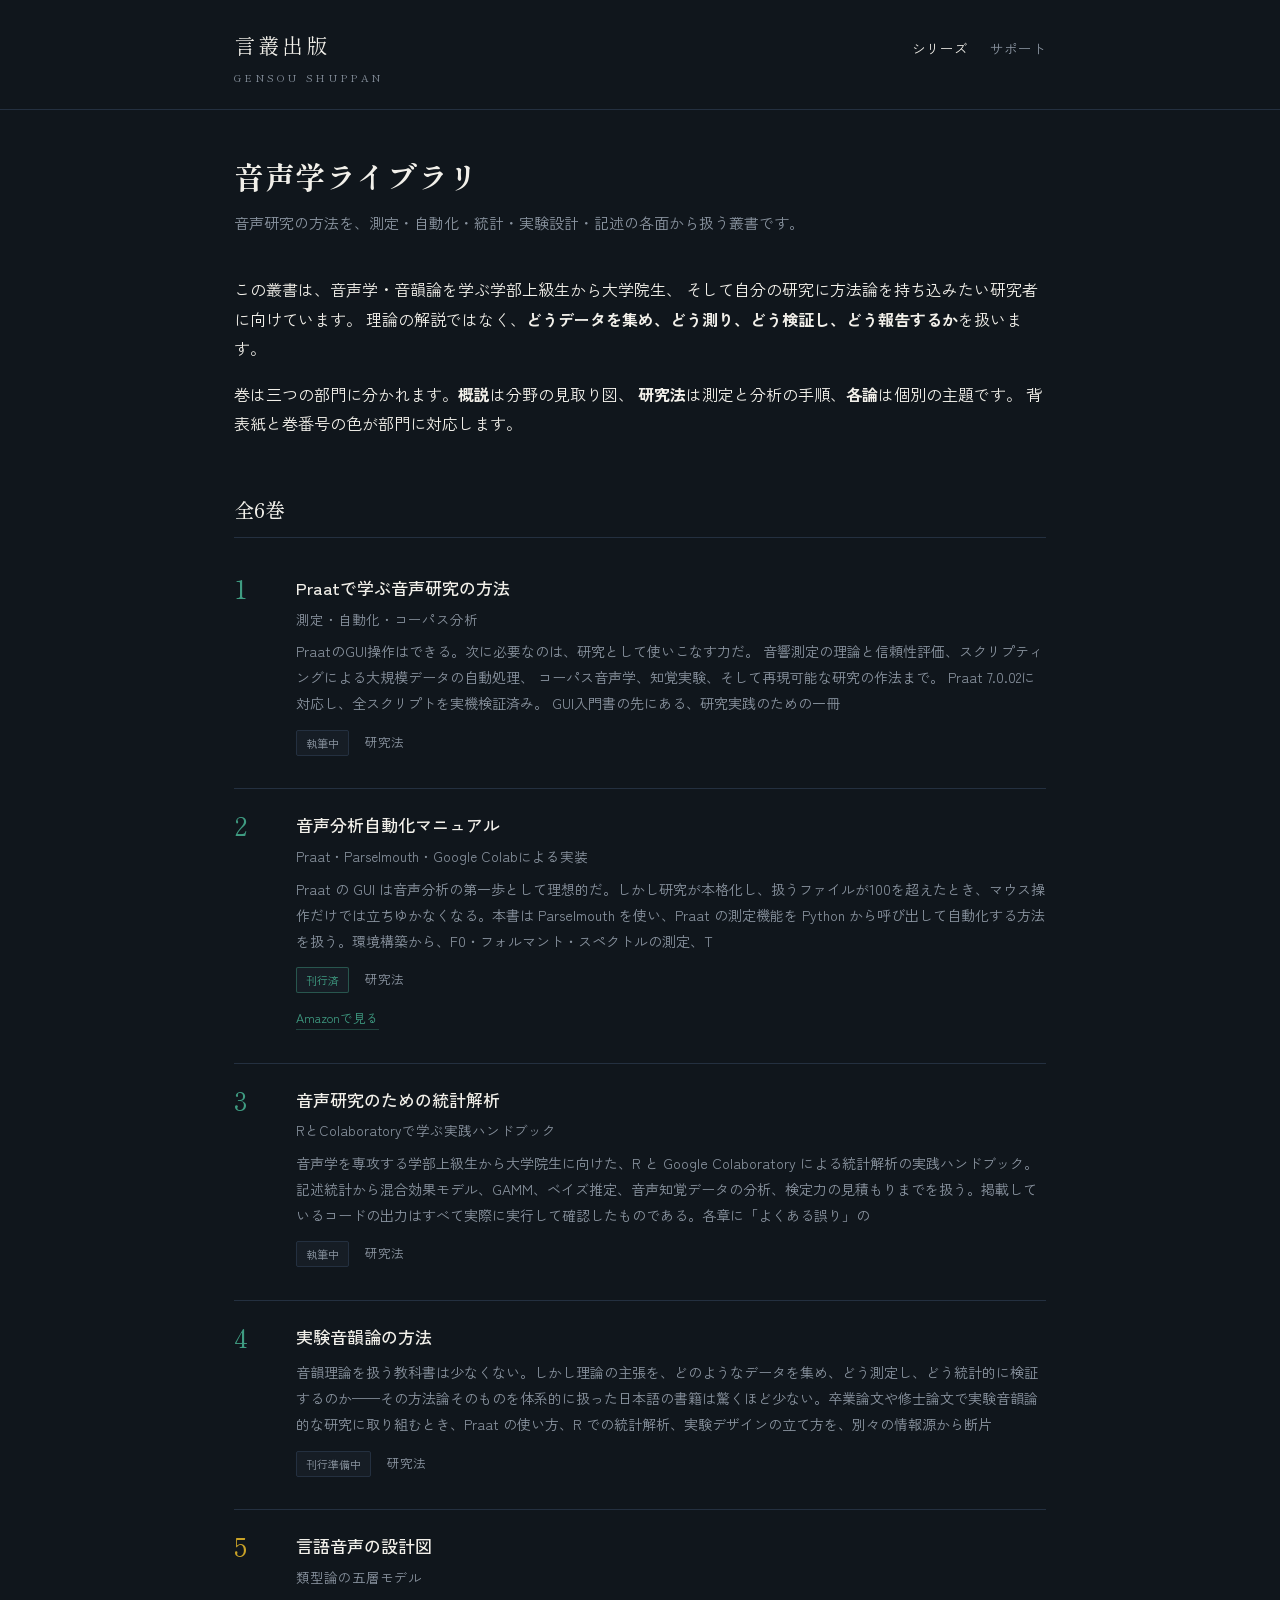
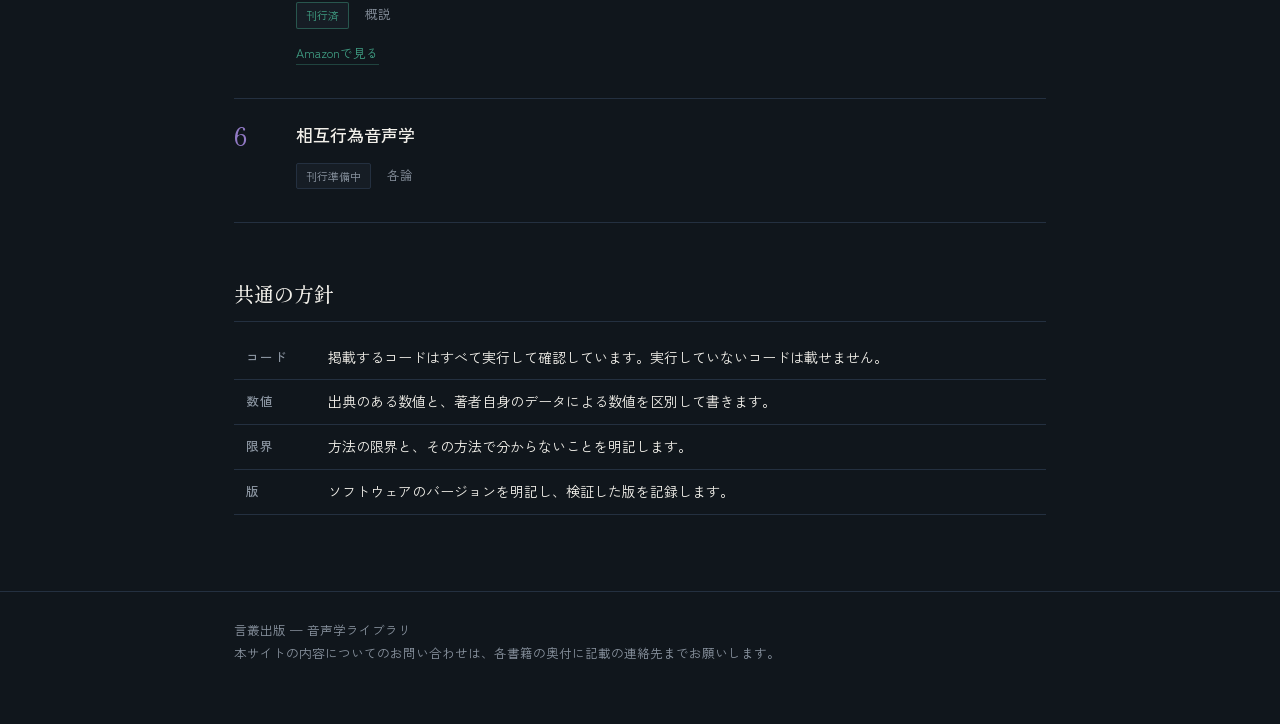
==== onseigaku-library/index.html @ 4876e38f "言叢出版のサイトを作った 叢書「音声学ライブラリ」の案内とサポート情報を置く。語音研究所のサイトとは 別の版元なので、独立したサイトにする。  ビルド不要の静的サイトにした。既存サイトは Astro " ====
<!doctype html>
<html lang="ja"><head>
<meta charset="utf-8">
<meta name="viewport" content="width=device-width,initial-scale=1">
<title>音声学ライブラリ｜言叢出版</title>
<meta name="description" content="音声研究の方法を扱う叢書「音声学ライブラリ」全6巻の案内。">
<link rel="preconnect" href="https://fonts.googleapis.com">
<link rel="preconnect" href="https://fonts.gstatic.com" crossorigin>
<link rel="stylesheet" href="https://fonts.googleapis.com/css2?family=Shippori+Mincho+B1:wght@500;700&family=Zen+Kaku+Gothic+New:wght@400;500&display=swap">
<link rel="stylesheet" href="../assets/style.css">
</head><body>
<header class="site"><div class="wrap">
<a class="brand" href="../">言叢出版<span>GENSOU SHUPPAN</span></a>
<nav class="site"><a href="../onseigaku-library/" aria-current="page">シリーズ</a><a href="../support/">サポート</a></nav>
</div></header>
<main class="wrap"><h1>音声学ライブラリ</h1>
<p class="lead">音声研究の方法を、測定・自動化・統計・実験設計・記述の各面から扱う叢書です。</p>

<p>この叢書は、音声学・音韻論を学ぶ学部上級生から大学院生、
そして自分の研究に方法論を持ち込みたい研究者に向けています。
理論の解説ではなく、<b>どうデータを集め、どう測り、どう検証し、どう報告するか</b>を扱います。</p>

<p>巻は三つの部門に分かれます。<b>概説</b>は分野の見取り図、
<b>研究法</b>は測定と分析の手順、<b>各論</b>は個別の主題です。
背表紙と巻番号の色が部門に対応します。</p>

<h2>全6巻</h2>
<div class="vol"><div class="num methods">1</div><div>
<p class="vt">Praatで学ぶ音声研究の方法</p>
<p class="vs">測定・自動化・コーパス分析</p>
<p style="font-size:14px;color:var(--soft);margin:8px 0 6px">PraatのGUI操作はできる。次に必要なのは、研究として使いこなす力だ。 音響測定の理論と信頼性評価、スクリプティングによる大規模データの自動処理、 コーパス音声学、知覚実験、そして再現可能な研究の作法まで。 Praat 7.0.02に対応し、全スクリプトを実機検証済み。 GUI入門書の先にある、研究実践のための一冊</p>
<p class="meta"><span class="tag ">執筆中</span><span>研究法</span></p>
</div></div><div class="vol"><div class="num methods">2</div><div>
<p class="vt">音声分析自動化マニュアル</p>
<p class="vs">Praat・Parselmouth・Google Colabによる実装</p>
<p style="font-size:14px;color:var(--soft);margin:8px 0 6px">Praat の GUI は音声分析の第一歩として理想的だ。しかし研究が本格化し、扱うファイルが100を超えたとき、マウス操作だけでは立ちゆかなくなる。本書は Parselmouth を使い、Praat の測定機能を Python から呼び出して自動化する方法を扱う。環境構築から、F0・フォルマント・スペクトルの測定、T</p>
<p class="meta"><span class="tag live">刊行済</span><span>研究法</span></p>
<p class="meta"><a href="https://www.amazon.co.jp/dp/B0GNS5VNSS">Amazonで見る</a></p></div></div><div class="vol"><div class="num methods">3</div><div>
<p class="vt">音声研究のための統計解析</p>
<p class="vs">RとColaboratoryで学ぶ実践ハンドブック</p>
<p style="font-size:14px;color:var(--soft);margin:8px 0 6px">音声学を専攻する学部上級生から大学院生に向けた、R と Google Colaboratory による統計解析の実践ハンドブック。記述統計から混合効果モデル、GAMM、ベイズ推定、音声知覚データの分析、検定力の見積もりまでを扱う。掲載しているコードの出力はすべて実際に実行して確認したものである。各章に「よくある誤り」の</p>
<p class="meta"><span class="tag ">執筆中</span><span>研究法</span></p>
</div></div><div class="vol"><div class="num methods">4</div><div>
<p class="vt">実験音韻論の方法</p>
<p class="vs"></p>
<p style="font-size:14px;color:var(--soft);margin:8px 0 6px">音韻理論を扱う教科書は少なくない。しかし理論の主張を、どのようなデータを集め、どう測定し、どう統計的に検証するのか——その方法論そのものを体系的に扱った日本語の書籍は驚くほど少ない。卒業論文や修士論文で実験音韻論的な研究に取り組むとき、Praat の使い方、R での統計解析、実験デザインの立て方を、別々の情報源から断片</p>
<p class="meta"><span class="tag ">刊行準備中</span><span>研究法</span></p>
</div></div><div class="vol"><div class="num survey">5</div><div>
<p class="vt">言語音声の設計図</p>
<p class="vs">類型論の五層モデル</p>
<p style="font-size:14px;color:var(--soft);margin:8px 0 6px"></p>
<p class="meta"><span class="tag live">刊行済</span><span>概説</span></p>
<p class="meta"><a href="https://www.amazon.co.jp/dp/B0GR2KGSGD">Amazonで見る</a></p></div></div><div class="vol"><div class="num topics">6</div><div>
<p class="vt">相互行為音声学</p>
<p class="vs"></p>
<p style="font-size:14px;color:var(--soft);margin:8px 0 6px"></p>
<p class="meta"><span class="tag ">刊行準備中</span><span>各論</span></p>
</div></div>

<h2>共通の方針</h2>
<table>
<tr><th>コード</th><td>掲載するコードはすべて実行して確認しています。実行していないコードは載せません。</td></tr>
<tr><th>数値</th><td>出典のある数値と、著者自身のデータによる数値を区別して書きます。</td></tr>
<tr><th>限界</th><td>方法の限界と、その方法で分からないことを明記します。</td></tr>
<tr><th>版</th><td>ソフトウェアのバージョンを明記し、検証した版を記録します。</td></tr>
</table>
</main>
<footer class="site"><div class="wrap">
言叢出版 — 音声学ライブラリ<br>
本サイトの内容についてのお問い合わせは、各書籍の奥付に記載の連絡先までお願いします。
</div></footer>
</body></html>
---- assets/style.css ----
/* 言叢出版 サイト共通スタイル
   音声学ライブラリのカバーと同じ配色・書体を使う。
   叢書と版元のサイトが別物に見えないようにするため。 */
:root{
  --bg:#10161C; --panel:#161D25; --ink:#F2F0EA; --soft:#8A94A0;
  --line:#243040; --accent:#3F9C82;
  --survey:#C9A227; --methods:#3F9C82; --topics:#9179C4;
}
*{box-sizing:border-box}
body{margin:0;background:var(--bg);color:var(--ink);
  font-family:"Zen Kaku Gothic New",-apple-system,BlinkMacSystemFont,"Hiragino Sans",sans-serif;
  line-height:1.85;font-size:16px;-webkit-font-smoothing:antialiased}
a{color:var(--accent);text-decoration:none;border-bottom:1px solid rgba(63,156,130,.35)}
a:hover{border-bottom-color:var(--accent)}
.wrap{max-width:860px;margin:0 auto;padding:0 24px}
header.site{border-bottom:1px solid var(--line);padding:26px 0 22px;margin-bottom:44px}
header.site .wrap{display:flex;align-items:baseline;gap:18px;flex-wrap:wrap}
.brand{font-family:"Shippori Mincho B1",serif;font-size:21px;letter-spacing:.14em;
  color:var(--ink);border:0}
.brand span{display:block;font-family:inherit;font-size:10px;letter-spacing:.34em;
  color:var(--soft);margin-top:4px}
nav.site{margin-left:auto;display:flex;gap:22px;font-size:13.5px}
nav.site a{color:var(--soft);border:0}
nav.site a:hover,nav.site a[aria-current]{color:var(--ink)}
h1{font-family:"Shippori Mincho B1",serif;font-size:30px;font-weight:700;
  margin:0 0 10px;letter-spacing:.02em;line-height:1.5}
h2{font-family:"Shippori Mincho B1",serif;font-size:20px;font-weight:500;
  margin:52px 0 14px;padding-bottom:9px;border-bottom:1px solid var(--line)}
h3{font-size:16px;font-weight:500;margin:30px 0 8px}
.lead{color:var(--soft);font-size:15px;margin:0 0 38px}
.vol{display:grid;grid-template-columns:44px 1fr;gap:18px;padding:20px 0;
  border-bottom:1px solid var(--line)}
.vol:last-child{border-bottom:0}
.num{font-family:"Shippori Mincho B1",serif;font-size:26px;line-height:1;
  color:var(--accent);padding-top:3px}
.num.survey{color:var(--survey)} .num.topics{color:var(--topics)}
.vt{font-size:17px;font-weight:500;margin:0 0 3px}
.vs{color:var(--soft);font-size:13.5px;margin:0 0 8px}
.meta{font-size:12.5px;color:var(--soft);display:flex;gap:16px;flex-wrap:wrap}
.tag{display:inline-block;font-size:11px;padding:2px 9px;border-radius:2px;
  background:var(--panel);color:var(--soft);border:1px solid var(--line)}
.tag.live{color:var(--accent);border-color:rgba(63,156,130,.45)}
table{width:100%;border-collapse:collapse;font-size:14px;margin:14px 0}
th,td{text-align:left;padding:9px 12px;border-bottom:1px solid var(--line);vertical-align:top}
th{color:var(--soft);font-weight:500;font-size:12.5px;letter-spacing:.06em;white-space:nowrap}
.note{background:var(--panel);border:1px solid var(--line);border-radius:3px;
  padding:16px 20px;font-size:14px;color:var(--soft);margin:22px 0}
.note b{color:var(--ink);font-weight:500}
code{font-family:ui-monospace,SFMono-Regular,Menlo,monospace;font-size:13px;
  background:var(--panel);padding:1px 6px;border-radius:2px;color:var(--ink)}
footer.site{margin-top:76px;padding:26px 0 60px;border-top:1px solid var(--line);
  font-size:12.5px;color:var(--soft)}
footer.site a{color:var(--soft)}
@media(max-width:600px){h1{font-size:24px}.wrap{padding:0 18px}nav.site{gap:14px}}
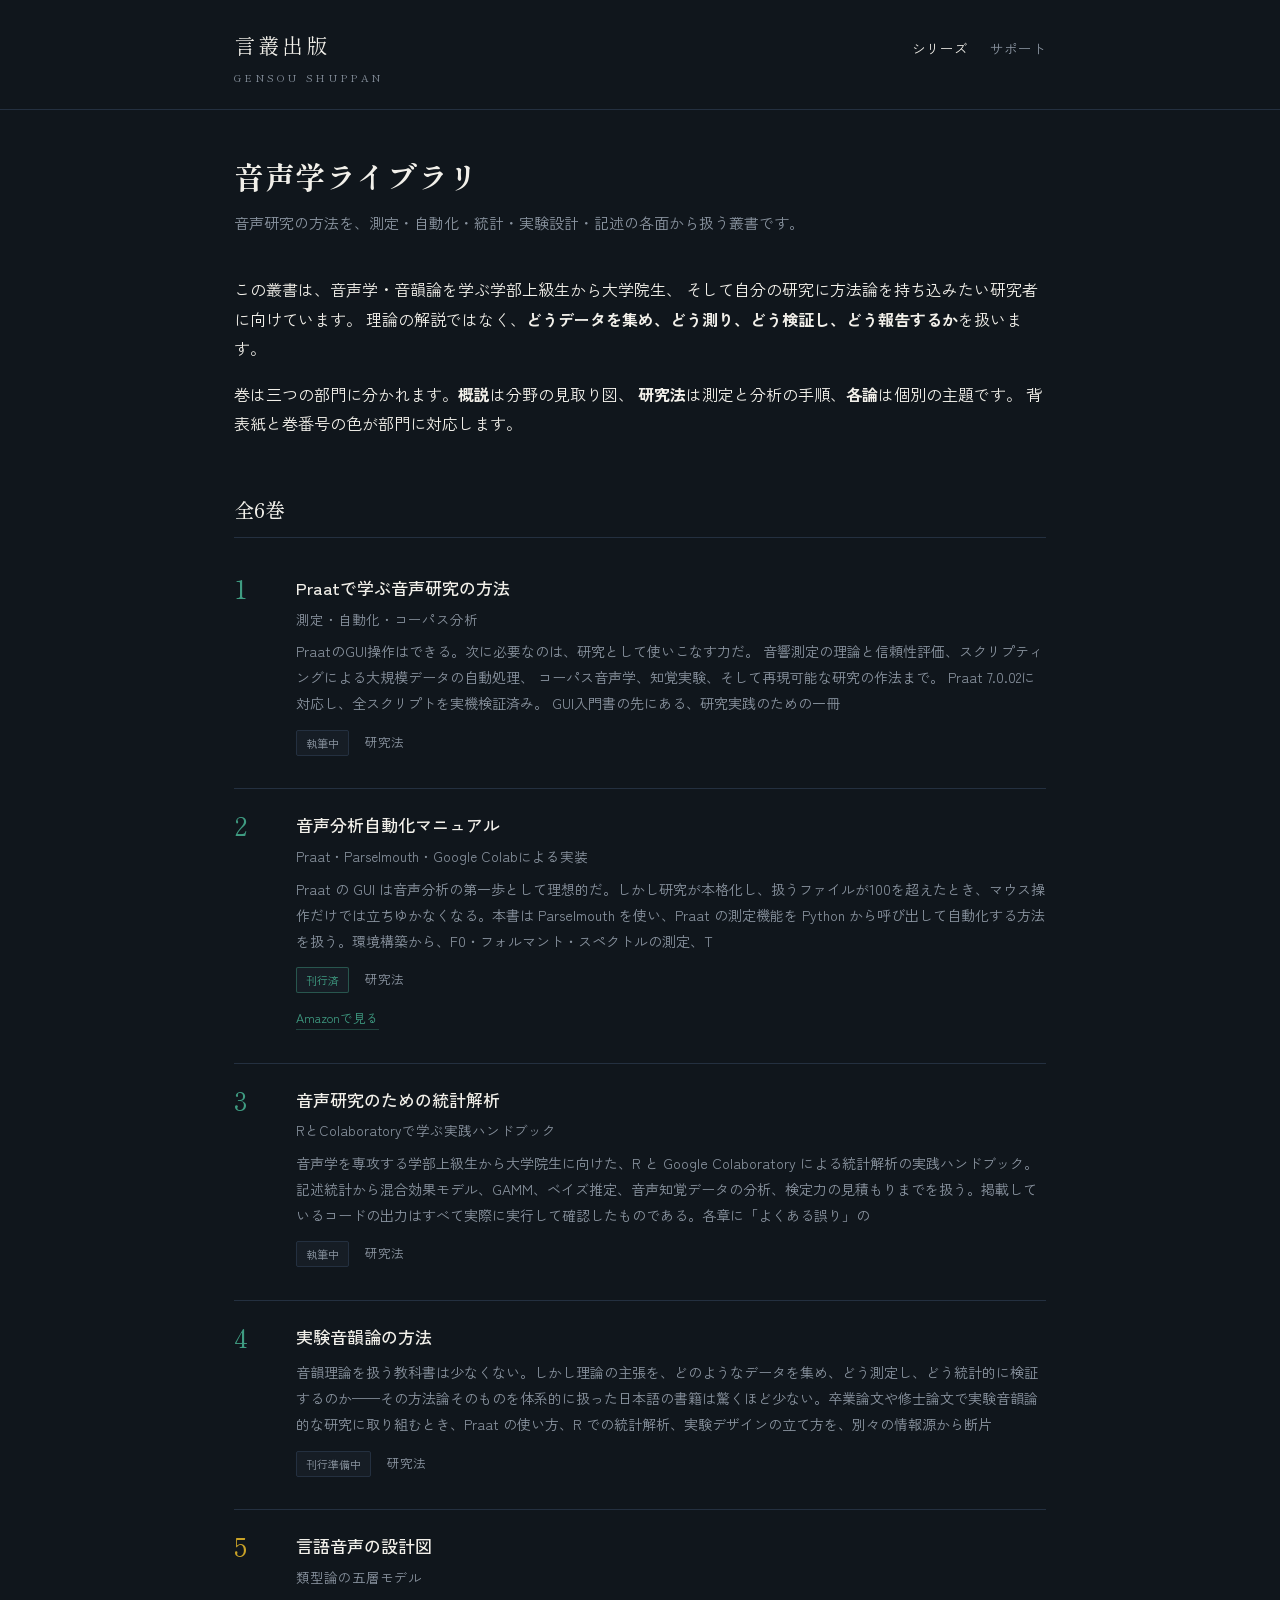
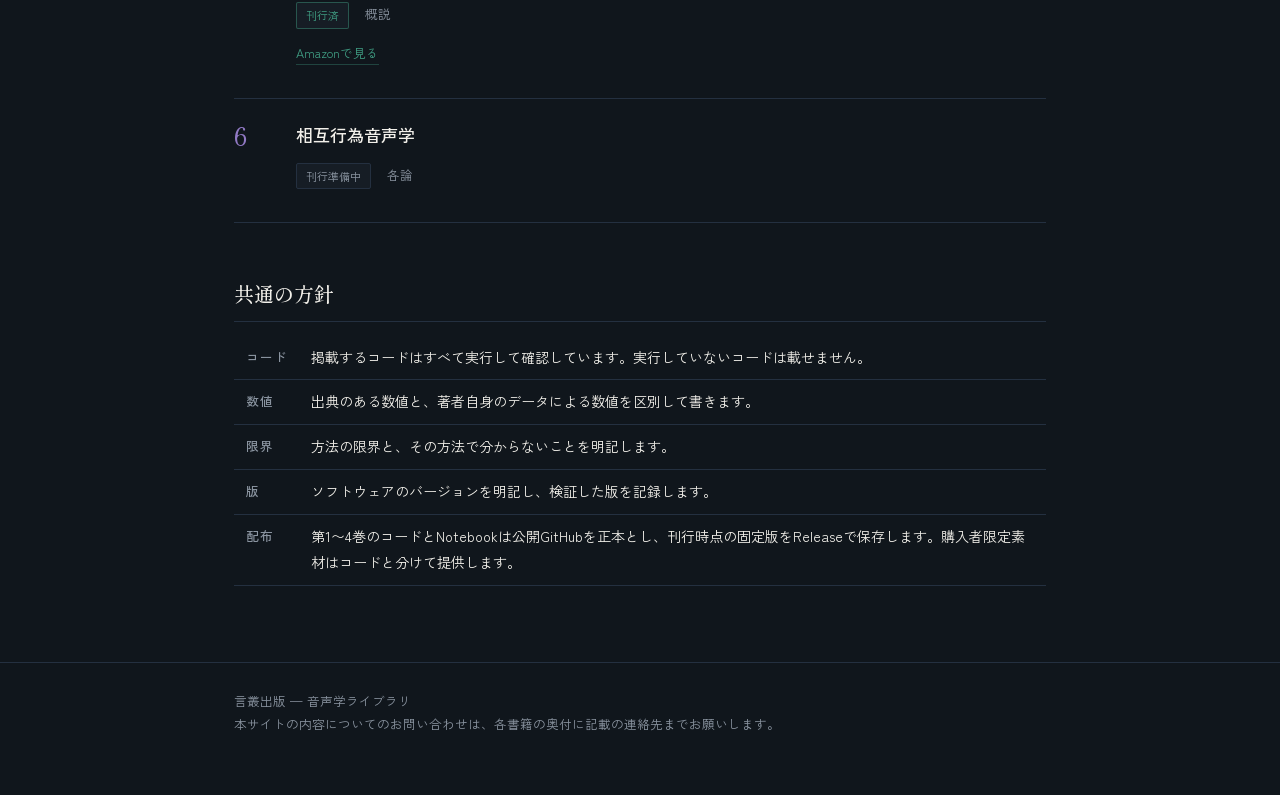
==== commit 6d087288: "Separate public code from purchaser data" ====
--- a/onseigaku-library/index.html
+++ b/onseigaku-library/index.html
@@ -63,6 +63,7 @@
 <tr><th>数値</th><td>出典のある数値と、著者自身のデータによる数値を区別して書きます。</td></tr>
 <tr><th>限界</th><td>方法の限界と、その方法で分からないことを明記します。</td></tr>
 <tr><th>版</th><td>ソフトウェアのバージョンを明記し、検証した版を記録します。</td></tr>
+<tr><th>配布</th><td>第1〜4巻のコードとNotebookは公開GitHubを正本とし、刊行時点の固定版をReleaseで保存します。購入者限定素材はコードと分けて提供します。</td></tr>
 </table>
 </main>
 <footer class="site"><div class="wrap">
